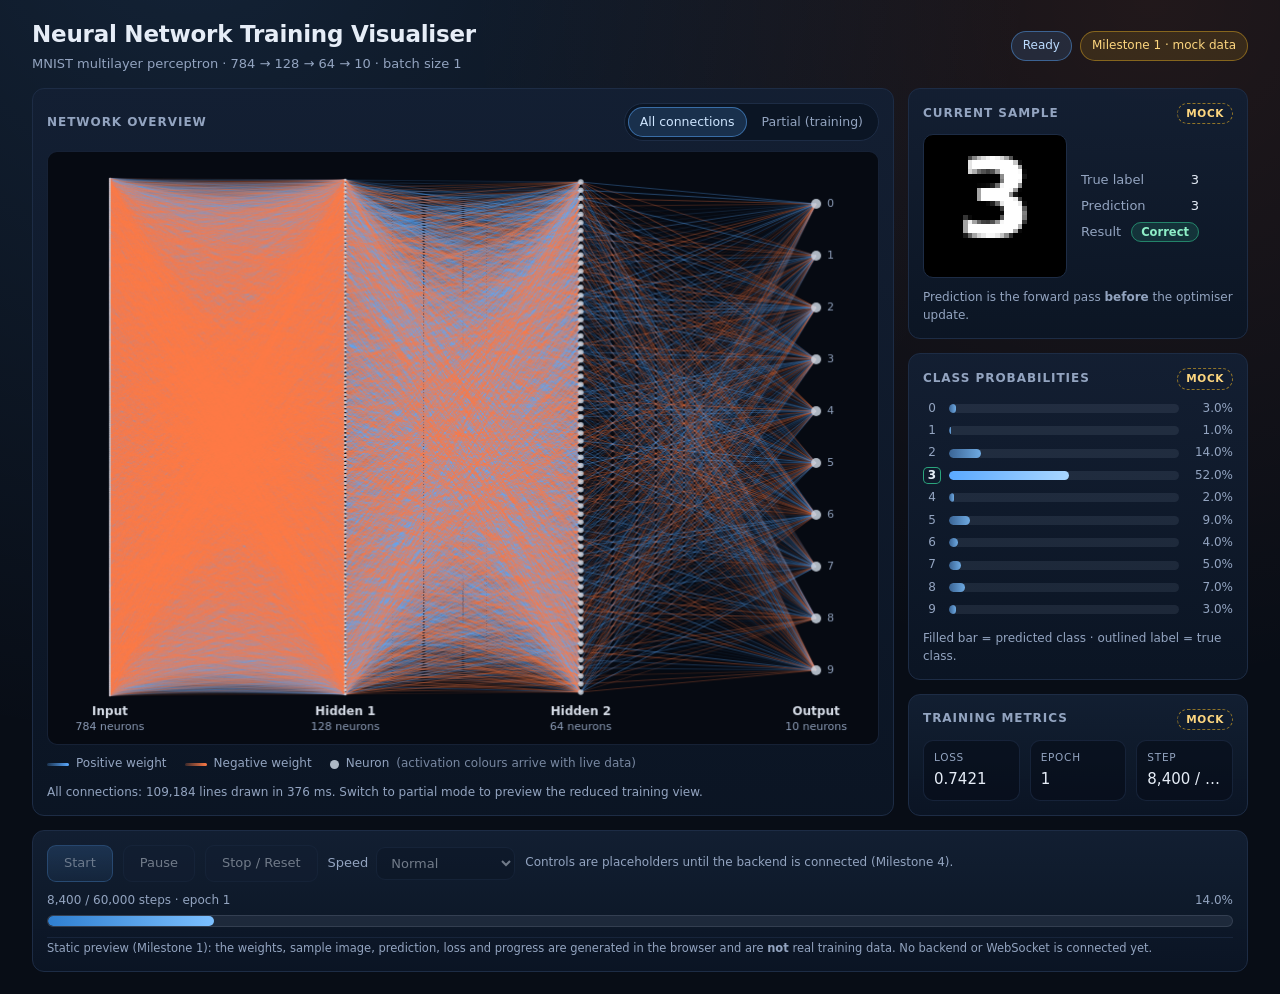
==== frontend/index.html @ 0feb0a4f "Milestone 1: static visualiser frontend with mock data Frontend-only implementation of the network v" ====
<!DOCTYPE html>
<html lang="en">
  <head>
    <meta charset="utf-8" />
    <meta name="viewport" content="width=device-width, initial-scale=1" />
    <title>Neural Network Training Visualiser</title>
    <link rel="stylesheet" href="style.css" />
  </head>
  <body>
    <div class="app">
      <header class="app-header">
        <div class="brand">
          <h1>Neural Network Training Visualiser</h1>
          <p class="subtitle">
            MNIST multilayer perceptron ·
            <span id="architecture-summary">784 → 128 → 64 → 10</span> · batch size 1
          </p>
        </div>
        <div class="badges">
          <span class="badge badge-status" id="status-badge">Ready</span>
          <span class="badge badge-mock">Milestone 1 · mock data</span>
        </div>
      </header>

      <main class="layout">
        <section class="panel panel-network" aria-labelledby="network-heading">
          <div class="panel-head">
            <h2 id="network-heading">Network overview</h2>
            <div class="segmented" role="group" aria-label="Connection display mode">
              <button type="button" class="segment is-active" id="mode-all" aria-pressed="true">
                All connections
              </button>
              <button type="button" class="segment" id="mode-partial" aria-pressed="false">
                Partial (training)
              </button>
            </div>
          </div>

          <div class="canvas-wrap">
            <canvas
              id="network-canvas"
              aria-label="Network diagram: 784 input neurons, hidden layers of 128 and 64 neurons, and 10 output neurons"
            ></canvas>
          </div>

          <ul class="legend">
            <li><span class="swatch swatch-positive" aria-hidden="true"></span>Positive weight</li>
            <li><span class="swatch swatch-negative" aria-hidden="true"></span>Negative weight</li>
            <li>
              <span class="swatch swatch-neuron" aria-hidden="true"></span>Neuron
              <span class="legend-aside">(activation colours arrive with live data)</span>
            </li>
          </ul>
          <p class="hint" id="connection-note">Rendering…</p>
        </section>

        <aside class="side">
          <section class="panel" aria-labelledby="sample-heading">
            <div class="panel-head">
              <h2 id="sample-heading">Current sample</h2>
              <span class="tag tag-mock">mock</span>
            </div>
            <div class="sample-body">
              <div class="sample-frame">
                <canvas id="sample-canvas" width="28" height="28"></canvas>
              </div>
              <dl class="facts">
                <div class="fact"><dt>True label</dt><dd id="sample-true">–</dd></div>
                <div class="fact"><dt>Prediction</dt><dd id="sample-predicted">–</dd></div>
                <div class="fact"><dt>Result</dt><dd><span class="pill" id="sample-verdict">–</span></dd></div>
              </dl>
            </div>
            <p class="hint">
              Prediction is the forward pass <strong>before</strong> the optimiser update.
            </p>
          </section>

          <section class="panel" aria-labelledby="outputs-heading">
            <div class="panel-head">
              <h2 id="outputs-heading">Class probabilities</h2>
              <span class="tag tag-mock">mock</span>
            </div>
            <div class="output-list" id="output-list"></div>
            <p class="hint">Filled bar = predicted class · outlined label = true class.</p>
          </section>

          <section class="panel" aria-labelledby="metrics-heading">
            <div class="panel-head">
              <h2 id="metrics-heading">Training metrics</h2>
              <span class="tag tag-mock">mock</span>
            </div>
            <dl class="metrics">
              <div class="metric"><dt>Loss</dt><dd id="metric-loss">–</dd></div>
              <div class="metric"><dt>Epoch</dt><dd id="metric-epoch">–</dd></div>
              <div class="metric"><dt>Step</dt><dd id="metric-step">–</dd></div>
            </dl>
          </section>
        </aside>
      </main>

      <footer class="footer">
        <div class="controls" role="group" aria-label="Training controls (not available yet)">
          <button type="button" class="btn btn-primary" id="btn-start" disabled>Start</button>
          <button type="button" class="btn" id="btn-pause" disabled>Pause</button>
          <button type="button" class="btn" id="btn-reset" disabled>Stop / Reset</button>
          <label class="speed">
            <span>Speed</span>
            <select id="speed-select" disabled>
              <option value="slow">Slow (observe)</option>
              <option value="normal" selected>Normal</option>
              <option value="fast">Fast</option>
            </select>
          </label>
          <span class="controls-note">
            Controls are placeholders until the backend is connected (Milestone 4).
          </span>
        </div>

        <div class="progress">
          <div class="progress-head">
            <span id="progress-text">0 / 60,000 steps</span>
            <span id="progress-percent">0.0%</span>
          </div>
          <div
            class="progress-track"
            id="progress-bar"
            role="progressbar"
            aria-label="Training progress"
            aria-valuemin="0"
            aria-valuemax="100"
            aria-valuenow="0"
          >
            <div class="progress-fill" id="progress-fill"></div>
          </div>
        </div>

        <p class="app-note">
          Static preview (Milestone 1): the weights, sample image, prediction, loss and progress are
          generated in the browser and are <strong>not</strong> real training data. No backend or
          WebSocket is connected yet.
        </p>
      </footer>
    </div>

    <script type="module" src="main.js"></script>
  </body>
</html>
---- frontend/style.css ----
/* ==========================================================================
   Neural Network Training Visualiser — Milestone 1 (static UI, mock data)
   ========================================================================== */

:root {
  --bg: #080d16;
  --panel: #0f1a2b;
  --panel-soft: #0b1524;
  --canvas-bg: #060a12;
  --border: #1d2c45;
  --border-soft: rgba(29, 44, 69, 0.7);
  --text: #e6edf7;
  --muted: #93a4c0;
  --accent: #5aa9ff;
  --positive: #5aa9ff;
  --negative: #ff7a45;
  --ok: #34d399;
  --warn: #fbbf24;
  --radius: 12px;
  --font: system-ui, -apple-system, "Segoe UI", Roboto, Ubuntu, sans-serif;
}

*,
*::before,
*::after {
  box-sizing: border-box;
}

html,
body {
  min-height: 100%;
}

body {
  margin: 0;
  background:
    radial-gradient(circle at 15% -10%, rgba(90, 169, 255, 0.14), transparent 55%),
    radial-gradient(circle at 90% 0%, rgba(255, 122, 69, 0.1), transparent 45%),
    var(--bg);
  color: var(--text);
  font-family: var(--font);
  font-size: 14px;
  line-height: 1.45;
}

h1,
h2 {
  margin: 0;
  font-weight: 600;
}

strong {
  font-weight: 600;
}

/* ---------- Page frame ---------------------------------------------------- */

.app {
  display: flex;
  flex-direction: column;
  gap: 14px;
  max-width: 1600px;
  min-height: 100vh;
  margin: 0 auto;
  padding: 18px clamp(14px, 3vw, 32px) 22px;
}

.app-header {
  display: flex;
  flex-wrap: wrap;
  gap: 12px 20px;
  align-items: center;
  justify-content: space-between;
}

.brand h1 {
  font-size: clamp(17px, 2.1vw, 23px);
  letter-spacing: -0.01em;
}

.subtitle {
  margin: 4px 0 0;
  color: var(--muted);
  font-size: 13px;
}

.badges {
  display: flex;
  flex-wrap: wrap;
  gap: 8px;
}

.badge {
  padding: 5px 11px;
  border-radius: 999px;
  border: 1px solid var(--border);
  background: var(--panel-soft);
  font-size: 12px;
  font-weight: 500;
  white-space: nowrap;
}

.badge-status {
  border-color: rgba(90, 169, 255, 0.45);
  background: rgba(90, 169, 255, 0.14);
  color: #bcdcff;
}

.badge-mock {
  border-color: rgba(251, 191, 36, 0.4);
  background: rgba(251, 191, 36, 0.12);
  color: #fdd67f;
}

/* ---------- Grid layout --------------------------------------------------- */

.layout {
  display: grid;
  grid-template-columns: minmax(0, 1fr) minmax(280px, 340px);
  gap: 14px;
  flex: 1;
  min-height: 0;
}

.side {
  display: flex;
  flex-direction: column;
  gap: 14px;
  min-width: 0;
}

/* ---------- Panels -------------------------------------------------------- */

.panel {
  display: flex;
  flex-direction: column;
  gap: 10px;
  min-width: 0;
  padding: 14px;
  border: 1px solid var(--border);
  border-radius: var(--radius);
  background: linear-gradient(180deg, rgba(19, 31, 51, 0.95), rgba(11, 21, 36, 0.97));
}

.panel-head {
  display: flex;
  flex-wrap: wrap;
  gap: 8px 12px;
  align-items: center;
  justify-content: space-between;
}

.panel-head h2 {
  font-size: 12px;
  font-weight: 600;
  letter-spacing: 0.08em;
  text-transform: uppercase;
  color: var(--muted);
}

.panel-network {
  min-height: 520px;
}

.tag {
  padding: 2px 8px;
  border-radius: 999px;
  font-size: 10.5px;
  font-weight: 600;
  letter-spacing: 0.06em;
  text-transform: uppercase;
}

.tag-mock {
  border: 1px dashed rgba(251, 191, 36, 0.55);
  color: #fdd67f;
}

.hint {
  margin: 0;
  color: var(--muted);
  font-size: 12px;
  line-height: 1.5;
}

/* ---------- Network canvas ------------------------------------------------ */

.canvas-wrap {
  position: relative;
  flex: 1;
  min-height: 400px;
  border: 1px solid var(--border-soft);
  border-radius: 10px;
  background: var(--canvas-bg);
  overflow: hidden;
}

#network-canvas {
  position: absolute;
  inset: 0;
  display: block;
  width: 100%;
  height: 100%;
}

.segmented {
  display: inline-flex;
  gap: 3px;
  padding: 3px;
  border: 1px solid var(--border);
  border-radius: 999px;
  background: var(--panel-soft);
}

.segment {
  padding: 6px 12px;
  border: 0;
  border-radius: 999px;
  background: transparent;
  color: var(--muted);
  font: inherit;
  font-size: 12.5px;
  cursor: pointer;
}

.segment:hover {
  color: var(--text);
}

.segment:focus-visible {
  outline: 2px solid var(--accent);
  outline-offset: 2px;
}

.segment.is-active {
  background: rgba(90, 169, 255, 0.18);
  box-shadow: inset 0 0 0 1px rgba(90, 169, 255, 0.5);
  color: #cfe6ff;
}

.legend {
  display: flex;
  flex-wrap: wrap;
  gap: 6px 18px;
  margin: 0;
  padding: 0;
  list-style: none;
  color: var(--muted);
  font-size: 12px;
}

.legend li {
  display: flex;
  align-items: center;
  gap: 7px;
}

.legend-aside {
  opacity: 0.8;
}

.swatch {
  display: inline-block;
  border-radius: 3px;
}

.swatch-positive,
.swatch-negative {
  width: 22px;
  height: 3px;
}

.swatch-positive {
  background: linear-gradient(90deg, rgba(90, 169, 255, 0.2), rgba(90, 169, 255, 1));
}

.swatch-negative {
  background: linear-gradient(90deg, rgba(255, 122, 69, 0.2), rgba(255, 122, 69, 1));
}

.swatch-neuron {
  width: 9px;
  height: 9px;
  border-radius: 50%;
  background: rgba(203, 213, 225, 0.85);
}

/* ---------- Current sample panel ------------------------------------------ */

.sample-body {
  display: flex;
  gap: 14px;
  align-items: center;
}

.sample-frame {
  flex: 0 0 auto;
  padding: 7px;
  border: 1px solid var(--border);
  border-radius: 10px;
  background: #000;
}

#sample-canvas {
  display: block;
  width: 128px;
  height: 128px;
  image-rendering: pixelated;
}

.facts {
  display: grid;
  gap: 7px;
  margin: 0;
  min-width: 0;
  font-size: 13px;
}

.fact {
  display: flex;
  gap: 10px;
  align-items: baseline;
  justify-content: space-between;
}

.fact dt {
  color: var(--muted);
}

.fact dd {
  margin: 0;
  font-variant-numeric: tabular-nums;
}

.pill {
  padding: 2px 9px;
  border-radius: 999px;
  border: 1px solid var(--border);
  font-size: 11.5px;
  font-weight: 600;
}

.pill-ok {
  border-color: rgba(52, 211, 153, 0.5);
  background: rgba(52, 211, 153, 0.14);
  color: #8ff0c8;
}

.pill-bad {
  border-color: rgba(255, 122, 69, 0.5);
  background: rgba(255, 122, 69, 0.14);
  color: #ffb08a;
}

/* ---------- Class probability bars --------------------------------------- */

.output-list {
  display: grid;
  gap: 5px;
}

.output-row {
  display: grid;
  grid-template-columns: 18px minmax(0, 1fr) 46px;
  gap: 8px;
  align-items: center;
  font-size: 12px;
}

.output-label {
  padding: 0 3px;
  border-radius: 5px;
  color: var(--muted);
  text-align: center;
  font-variant-numeric: tabular-nums;
}

.output-track {
  display: block;
  height: 9px;
  border-radius: 999px;
  background: rgba(148, 163, 184, 0.12);
  overflow: hidden;
}

.output-fill {
  display: block;
  width: 0;
  height: 100%;
  border-radius: 999px;
  background: linear-gradient(90deg, rgba(90, 169, 255, 0.45), rgba(124, 192, 255, 0.85));
  transition: width 180ms ease;
}

.output-value {
  color: var(--muted);
  text-align: right;
  font-variant-numeric: tabular-nums;
}

.output-row.is-true .output-label {
  box-shadow: inset 0 0 0 1px rgba(52, 211, 153, 0.75);
  color: #8ff0c8;
}

.output-row.is-predicted .output-label {
  color: #e6edf7;
  font-weight: 700;
}

.output-row.is-predicted .output-fill {
  background: linear-gradient(90deg, #5aa9ff, #a9d6ff);
}

/* ---------- Metrics ------------------------------------------------------- */

.metrics {
  display: grid;
  grid-template-columns: repeat(3, minmax(0, 1fr));
  gap: 10px;
  margin: 0;
}

.metric {
  padding: 9px 10px;
  border: 1px solid var(--border-soft);
  border-radius: 10px;
  background: rgba(6, 12, 22, 0.55);
  min-width: 0;
}

.metric dt {
  color: var(--muted);
  font-size: 10.5px;
  letter-spacing: 0.07em;
  text-transform: uppercase;
}

.metric dd {
  margin: 4px 0 0;
  font-size: 15px;
  font-variant-numeric: tabular-nums;
  white-space: nowrap;
  overflow: hidden;
  text-overflow: ellipsis;
}

/* ---------- Footer: controls and progress -------------------------------- */

.footer {
  display: grid;
  gap: 10px;
  padding: 14px;
  border: 1px solid var(--border);
  border-radius: var(--radius);
  background: linear-gradient(180deg, rgba(19, 31, 51, 0.95), rgba(11, 21, 36, 0.97));
}

.controls {
  display: flex;
  flex-wrap: wrap;
  gap: 8px 10px;
  align-items: center;
}

.btn {
  padding: 8px 16px;
  border: 1px solid var(--border);
  border-radius: 9px;
  background: rgba(19, 31, 51, 0.95);
  color: var(--text);
  font: inherit;
  font-size: 13px;
  cursor: pointer;
}

.btn-primary {
  border-color: rgba(90, 169, 255, 0.6);
  background: linear-gradient(180deg, rgba(90, 169, 255, 0.35), rgba(90, 169, 255, 0.16));
  color: #dcecff;
}

.btn:disabled,
.speed select:disabled {
  opacity: 0.45;
  cursor: not-allowed;
}

.speed {
  display: inline-flex;
  gap: 8px;
  align-items: center;
  color: var(--muted);
  font-size: 13px;
}

.speed select {
  padding: 7px 10px;
  border: 1px solid var(--border);
  border-radius: 9px;
  background: var(--panel-soft);
  color: var(--text);
  font: inherit;
  font-size: 13px;
}

.controls-note {
  color: var(--muted);
  font-size: 12px;
}

.progress {
  display: grid;
  gap: 6px;
}

.progress-head {
  display: flex;
  gap: 12px;
  justify-content: space-between;
  color: var(--muted);
  font-size: 12px;
  font-variant-numeric: tabular-nums;
}

.progress-track {
  height: 12px;
  border: 1px solid rgba(148, 163, 184, 0.18);
  border-radius: 999px;
  background: rgba(148, 163, 184, 0.12);
  overflow: hidden;
}

.progress-fill {
  width: 0;
  height: 100%;
  border-radius: 999px;
  background: linear-gradient(90deg, #2f7fd0, #7cc0ff);
  transition: width 240ms ease;
}

.app-note {
  margin: 0;
  padding-top: 2px;
  border-top: 1px solid var(--border-soft);
  color: var(--muted);
  font-size: 11.5px;
  line-height: 1.5;
}

/* ---------- Responsive ---------------------------------------------------- */

@media (max-width: 1080px) {
  .layout {
    grid-template-columns: minmax(0, 1fr);
  }

  .panel-network {
    min-height: 460px;
  }

  .side {
    display: grid;
    grid-template-columns: repeat(auto-fit, minmax(240px, 1fr));
    align-items: start;
  }
}

@media (max-width: 620px) {
  .app {
    padding: 14px 12px 18px;
  }

  .canvas-wrap {
    min-height: 340px;
  }

  #sample-canvas {
    width: 104px;
    height: 104px;
  }

  .metrics {
    grid-template-columns: repeat(2, minmax(0, 1fr));
  }

  .controls .btn {
    flex: 1 1 120px;
  }

  .controls-note {
    flex-basis: 100%;
  }
}

@media (prefers-reduced-motion: reduce) {
  .output-fill,
  .progress-fill {
    transition: none;
  }
}
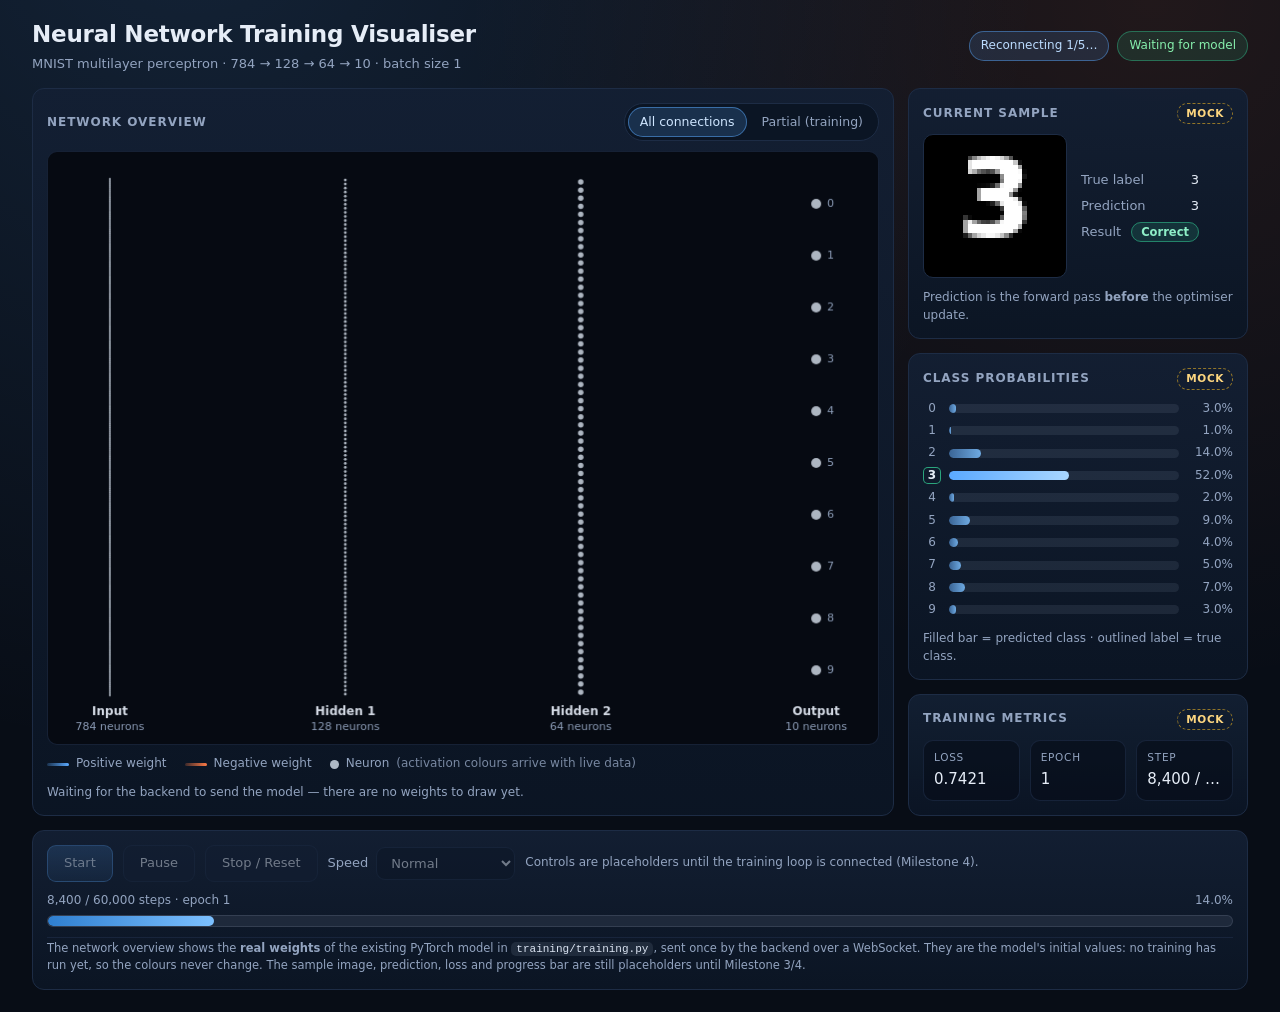
==== commit 54efa617: "Milestone 2: stream the real PyTorch model to the frontend - backend/visualiser.py imports training/" ====
--- a/frontend/index.html
+++ b/frontend/index.html
@@ -13,12 +13,13 @@
           <h1>Neural Network Training Visualiser</h1>
           <p class="subtitle">
             MNIST multilayer perceptron ·
-            <span id="architecture-summary">784 → 128 → 64 → 10</span> · batch size 1
+            <span id="architecture-summary">784 → 128 → 64 → 10</span> · batch size
+            <span id="batch-size">1</span>
           </p>
         </div>
         <div class="badges">
-          <span class="badge badge-status" id="status-badge">Ready</span>
-          <span class="badge badge-mock">Milestone 1 · mock data</span>
+          <span class="badge badge-status" id="status-badge">Connecting…</span>
+          <span class="badge badge-model" id="model-badge">Waiting for model</span>
         </div>
       </header>
 
@@ -51,7 +52,7 @@
               <span class="legend-aside">(activation colours arrive with live data)</span>
             </li>
           </ul>
-          <p class="hint" id="connection-note">Rendering…</p>
+          <p class="hint" id="connection-note">Waiting for the backend to send the model…</p>
         </section>
 
         <aside class="side">
@@ -112,7 +113,7 @@
             </select>
           </label>
           <span class="controls-note">
-            Controls are placeholders until the backend is connected (Milestone 4).
+            Controls are placeholders until the training loop is connected (Milestone 4).
           </span>
         </div>
 
@@ -135,9 +136,10 @@
         </div>
 
         <p class="app-note">
-          Static preview (Milestone 1): the weights, sample image, prediction, loss and progress are
-          generated in the browser and are <strong>not</strong> real training data. No backend or
-          WebSocket is connected yet.
+          The network overview shows the <strong>real weights</strong> of the existing PyTorch model
+          in <code>training/training.py</code>, sent once by the backend over a WebSocket. They are
+          the model's initial values: no training has run yet, so the colours never change. The
+          sample image, prediction, loss and progress bar are still placeholders until Milestone 3/4.
         </p>
       </footer>
     </div>
--- a/frontend/style.css
+++ b/frontend/style.css
@@ -1,5 +1,5 @@
 /* ==========================================================================
-   Neural Network Training Visualiser — Milestone 1 (static UI, mock data)
+   Neural Network Training Visualiser — layout and dark theme
    ========================================================================== */
 
 :root {
@@ -112,6 +112,25 @@
   color: #fdd67f;
 }
 
+.badge-model {
+  border-color: rgba(52, 211, 153, 0.4);
+  background: rgba(52, 211, 153, 0.12);
+  color: #86efac;
+}
+
+/* WebSocket state: connecting keeps the default blue, these override it. */
+.badge-status.is-ready {
+  border-color: rgba(52, 211, 153, 0.45);
+  background: rgba(52, 211, 153, 0.14);
+  color: #86efac;
+}
+
+.badge-status.is-error {
+  border-color: rgba(248, 113, 113, 0.45);
+  background: rgba(248, 113, 113, 0.14);
+  color: #fca5a5;
+}
+
 /* ---------- Grid layout --------------------------------------------------- */
 
 .layout {
@@ -548,6 +567,14 @@
   line-height: 1.5;
 }
 
+.app-note code {
+  padding: 1px 5px;
+  border-radius: 5px;
+  background: rgba(148, 163, 184, 0.14);
+  color: #dbe4f2;
+  font-size: 11px;
+}
+
 /* ---------- Responsive ---------------------------------------------------- */
 
 @media (max-width: 1080px) {
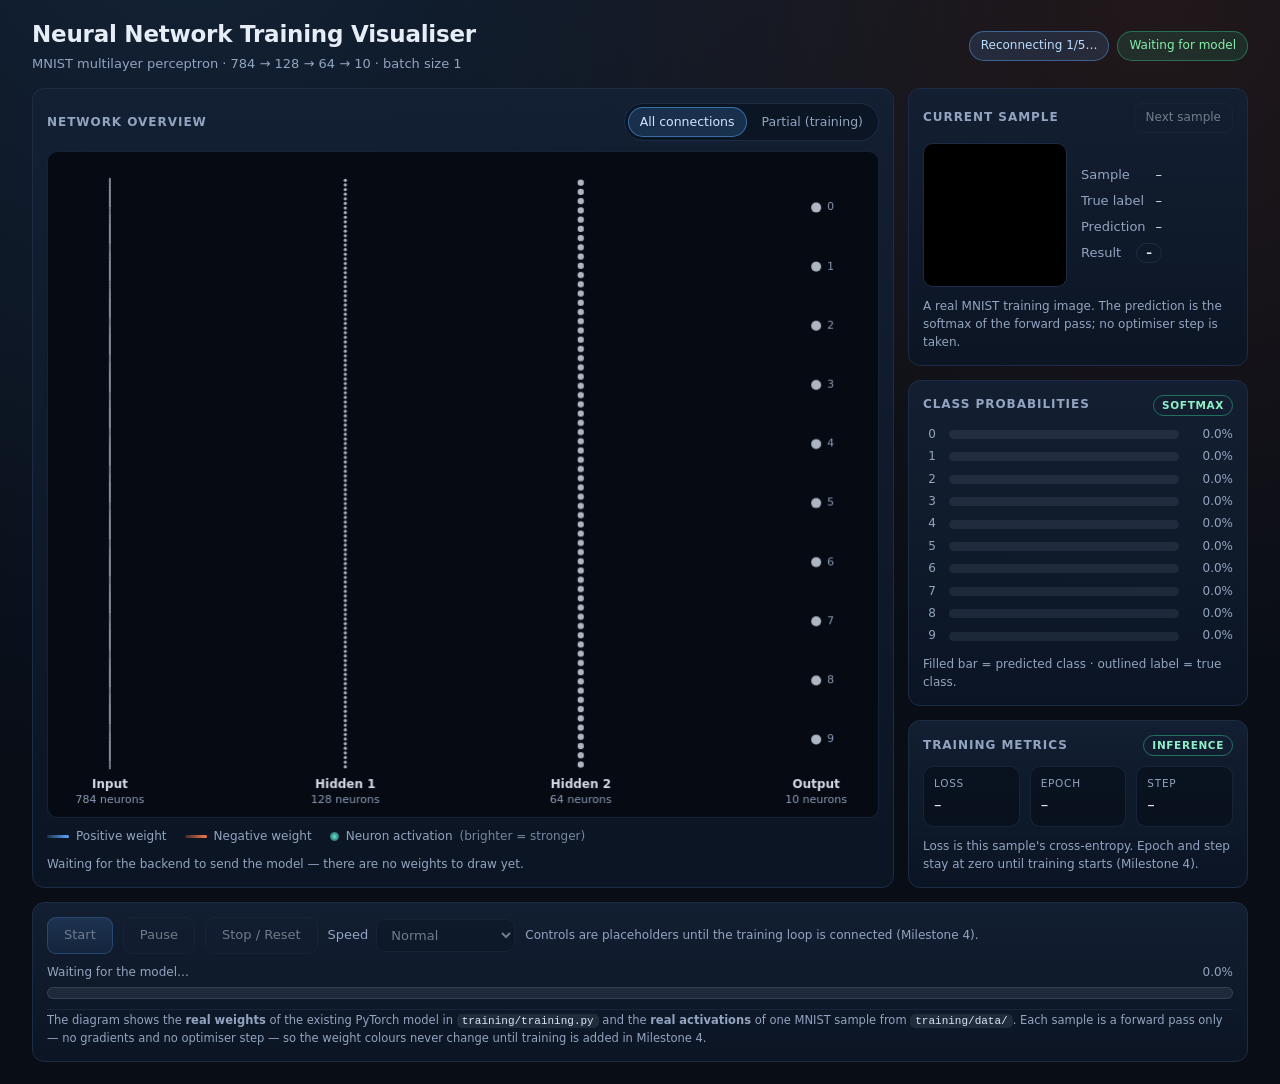
==== commit ce4c62fb: "Milestone 3: real inference - MNIST samples, softmax, activations, next sample" ====
--- a/frontend/index.html
+++ b/frontend/index.html
@@ -48,8 +48,8 @@
             <li><span class="swatch swatch-positive" aria-hidden="true"></span>Positive weight</li>
             <li><span class="swatch swatch-negative" aria-hidden="true"></span>Negative weight</li>
             <li>
-              <span class="swatch swatch-neuron" aria-hidden="true"></span>Neuron
-              <span class="legend-aside">(activation colours arrive with live data)</span>
+              <span class="swatch swatch-neuron" aria-hidden="true"></span>Neuron activation
+              <span class="legend-aside">(brighter = stronger)</span>
             </li>
           </ul>
           <p class="hint" id="connection-note">Waiting for the backend to send the model…</p>
@@ -59,27 +59,31 @@
           <section class="panel" aria-labelledby="sample-heading">
             <div class="panel-head">
               <h2 id="sample-heading">Current sample</h2>
-              <span class="tag tag-mock">mock</span>
+              <button type="button" class="btn btn-small" id="btn-next-sample" disabled>
+                Next sample
+              </button>
             </div>
             <div class="sample-body">
               <div class="sample-frame">
                 <canvas id="sample-canvas" width="28" height="28"></canvas>
               </div>
               <dl class="facts">
+                <div class="fact"><dt>Sample</dt><dd id="sample-index">–</dd></div>
                 <div class="fact"><dt>True label</dt><dd id="sample-true">–</dd></div>
                 <div class="fact"><dt>Prediction</dt><dd id="sample-predicted">–</dd></div>
                 <div class="fact"><dt>Result</dt><dd><span class="pill" id="sample-verdict">–</span></dd></div>
               </dl>
             </div>
             <p class="hint">
-              Prediction is the forward pass <strong>before</strong> the optimiser update.
+              A real MNIST training image. The prediction is the softmax of the forward pass; no
+              optimiser step is taken.
             </p>
           </section>
 
           <section class="panel" aria-labelledby="outputs-heading">
             <div class="panel-head">
               <h2 id="outputs-heading">Class probabilities</h2>
-              <span class="tag tag-mock">mock</span>
+              <span class="tag tag-live">softmax</span>
             </div>
             <div class="output-list" id="output-list"></div>
             <p class="hint">Filled bar = predicted class · outlined label = true class.</p>
@@ -88,13 +92,17 @@
           <section class="panel" aria-labelledby="metrics-heading">
             <div class="panel-head">
               <h2 id="metrics-heading">Training metrics</h2>
-              <span class="tag tag-mock">mock</span>
+              <span class="tag tag-live">inference</span>
             </div>
             <dl class="metrics">
               <div class="metric"><dt>Loss</dt><dd id="metric-loss">–</dd></div>
               <div class="metric"><dt>Epoch</dt><dd id="metric-epoch">–</dd></div>
               <div class="metric"><dt>Step</dt><dd id="metric-step">–</dd></div>
             </dl>
+            <p class="hint">
+              Loss is this sample's cross-entropy. Epoch and step stay at zero until training
+              starts (Milestone 4).
+            </p>
           </section>
         </aside>
       </main>
@@ -136,10 +144,11 @@
         </div>
 
         <p class="app-note">
-          The network overview shows the <strong>real weights</strong> of the existing PyTorch model
-          in <code>training/training.py</code>, sent once by the backend over a WebSocket. They are
-          the model's initial values: no training has run yet, so the colours never change. The
-          sample image, prediction, loss and progress bar are still placeholders until Milestone 3/4.
+          The diagram shows the <strong>real weights</strong> of the existing PyTorch model in
+          <code>training/training.py</code> and the <strong>real activations</strong> of one MNIST
+          sample from <code>training/data/</code>. Each sample is a forward pass only — no gradients
+          and no optimiser step — so the weight colours never change until training is added in
+          Milestone 4.
         </p>
       </footer>
     </div>
--- a/frontend/style.css
+++ b/frontend/style.css
@@ -195,6 +195,12 @@
   color: #fdd67f;
 }
 
+/* Live data from the backend (real sample, softmax, inference loss). */
+.tag-live {
+  border: 1px solid rgba(52, 211, 153, 0.45);
+  color: #8ff0c8;
+}
+
 .hint {
   margin: 0;
   color: var(--muted);
@@ -301,7 +307,7 @@
   width: 9px;
   height: 9px;
   border-radius: 50%;
-  background: rgba(203, 213, 225, 0.85);
+  background: radial-gradient(circle, rgba(94, 234, 212, 1), rgba(94, 234, 212, 0.2));
 }
 
 /* ---------- Current sample panel ------------------------------------------ */
@@ -499,6 +505,13 @@
   color: #dcecff;
 }
 
+/* Compact action button used inside a panel head (Next sample). */
+.btn-small {
+  padding: 5px 11px;
+  border-radius: 8px;
+  font-size: 12px;
+}
+
 .btn:disabled,
 .speed select:disabled {
   opacity: 0.45;
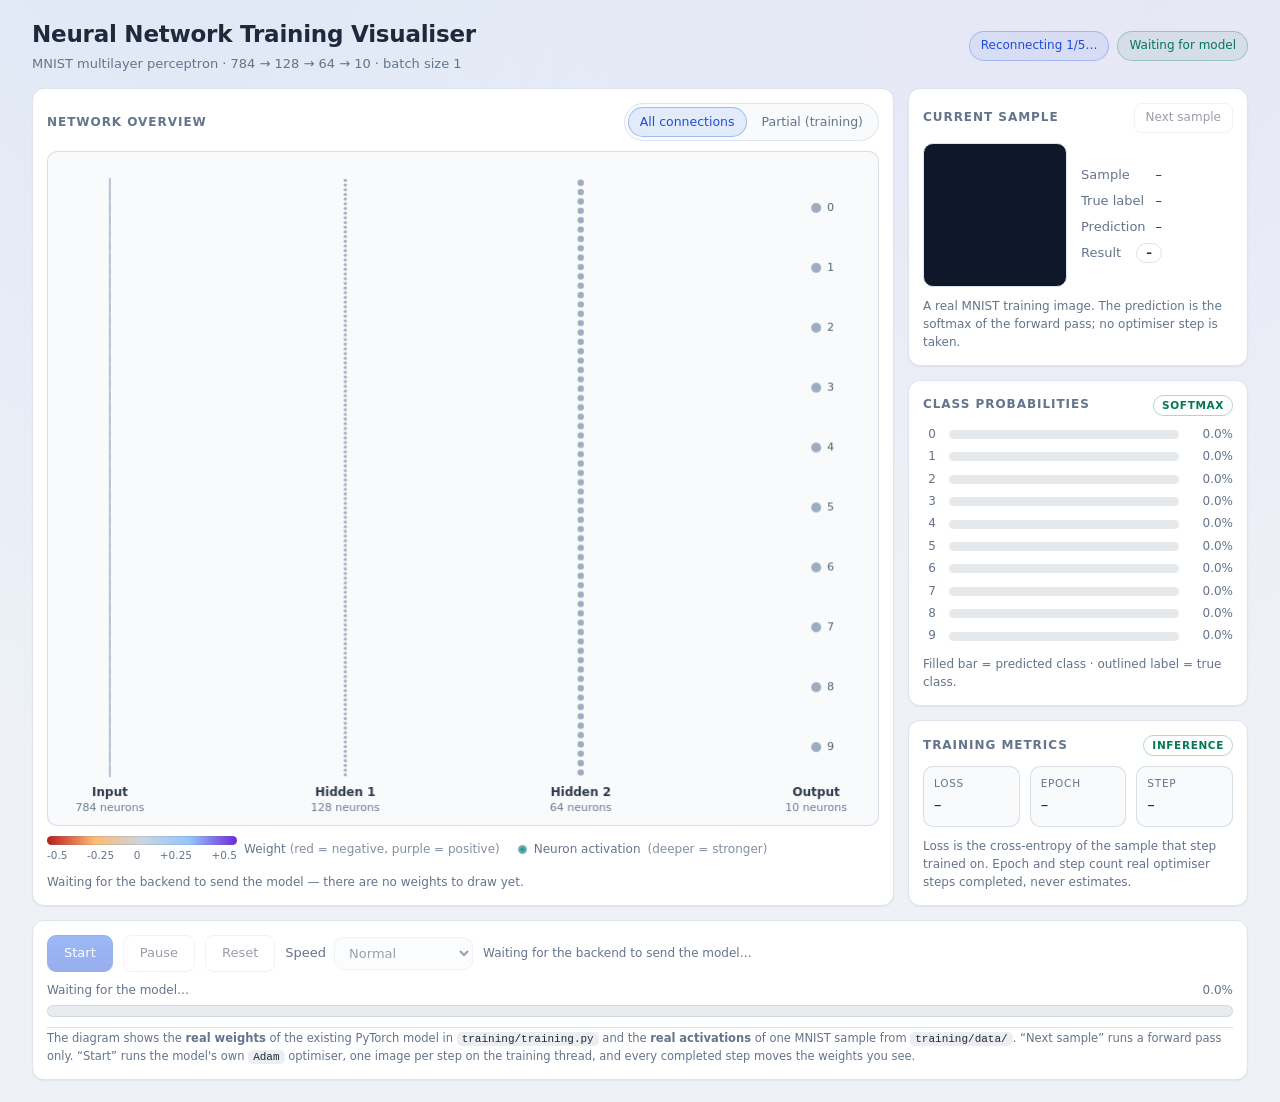
==== commit 0b644209: "Milestone 4: real-time training - live optimiser steps, fixed 1010-line selection Backend - training" ====
--- a/frontend/index.html
+++ b/frontend/index.html
@@ -45,11 +45,25 @@
           </div>
 
           <ul class="legend">
-            <li><span class="swatch swatch-positive" aria-hidden="true"></span>Positive weight</li>
-            <li><span class="swatch swatch-negative" aria-hidden="true"></span>Negative weight</li>
+            <li class="legend-scale">
+              <span class="legend-scale-frame">
+                <span class="scale-bar" id="weight-scale-bar" aria-hidden="true"></span>
+                <span class="scale-ticks">
+                  <span>-0.5</span>
+                  <span>-0.25</span>
+                  <span>0</span>
+                  <span>+0.25</span>
+                  <span>+0.5</span>
+                </span>
+              </span>
+              <span class="legend-scale-name">
+                Weight
+                <span class="legend-aside">(red = negative, purple = positive)</span>
+              </span>
+            </li>
             <li>
               <span class="swatch swatch-neuron" aria-hidden="true"></span>Neuron activation
-              <span class="legend-aside">(brighter = stronger)</span>
+              <span class="legend-aside">(deeper = stronger)</span>
             </li>
           </ul>
           <p class="hint" id="connection-note">Waiting for the backend to send the model…</p>
@@ -100,18 +114,18 @@
               <div class="metric"><dt>Step</dt><dd id="metric-step">–</dd></div>
             </dl>
             <p class="hint">
-              Loss is this sample's cross-entropy. Epoch and step stay at zero until training
-              starts (Milestone 4).
+              Loss is the cross-entropy of the sample that step trained on. Epoch and step count
+              real optimiser steps completed, never estimates.
             </p>
           </section>
         </aside>
       </main>
 
       <footer class="footer">
-        <div class="controls" role="group" aria-label="Training controls (not available yet)">
+        <div class="controls" role="group" aria-label="Training controls">
           <button type="button" class="btn btn-primary" id="btn-start" disabled>Start</button>
           <button type="button" class="btn" id="btn-pause" disabled>Pause</button>
-          <button type="button" class="btn" id="btn-reset" disabled>Stop / Reset</button>
+          <button type="button" class="btn" id="btn-reset" disabled>Reset</button>
           <label class="speed">
             <span>Speed</span>
             <select id="speed-select" disabled>
@@ -120,8 +134,8 @@
               <option value="fast">Fast</option>
             </select>
           </label>
-          <span class="controls-note">
-            Controls are placeholders until the training loop is connected (Milestone 4).
+          <span class="controls-note" id="controls-note">
+            Waiting for the backend to send the model…
           </span>
         </div>
 
@@ -146,9 +160,9 @@
         <p class="app-note">
           The diagram shows the <strong>real weights</strong> of the existing PyTorch model in
           <code>training/training.py</code> and the <strong>real activations</strong> of one MNIST
-          sample from <code>training/data/</code>. Each sample is a forward pass only — no gradients
-          and no optimiser step — so the weight colours never change until training is added in
-          Milestone 4.
+          sample from <code>training/data/</code>. “Next sample” runs a forward pass only. “Start”
+          runs the model's own <code>Adam</code> optimiser, one image per step on the training
+          thread, and every completed step moves the weights you see.
         </p>
       </footer>
     </div>
--- a/frontend/style.css
+++ b/frontend/style.css
@@ -1,22 +1,23 @@
 /* ==========================================================================
-   Neural Network Training Visualiser — layout and dark theme
+   Neural Network Training Visualiser — layout and light theme
    ========================================================================== */
 
 :root {
-  --bg: #080d16;
-  --panel: #0f1a2b;
-  --panel-soft: #0b1524;
-  --canvas-bg: #060a12;
-  --border: #1d2c45;
-  --border-soft: rgba(29, 44, 69, 0.7);
-  --text: #e6edf7;
-  --muted: #93a4c0;
-  --accent: #5aa9ff;
-  --positive: #5aa9ff;
-  --negative: #ff7a45;
-  --ok: #34d399;
-  --warn: #fbbf24;
+  --bg: #eef2f7;
+  --panel: #ffffff;
+  --panel-soft: #f8fafc;
+  --canvas-bg: #f8fafc;
+  --border: #dde4ee;
+  --border-soft: rgba(203, 213, 225, 0.75);
+  --text: #1e293b;
+  --muted: #64748b;
+  --accent: #2563eb;
+  --positive: #6d28d9;
+  --negative: #b91c1c;
+  --ok: #047857;
+  --warn: #b45309;
   --radius: 12px;
+  --shadow: 0 1px 2px rgba(15, 23, 42, 0.06);
   --font: system-ui, -apple-system, "Segoe UI", Roboto, Ubuntu, sans-serif;
 }
 
@@ -34,8 +35,8 @@
 body {
   margin: 0;
   background:
-    radial-gradient(circle at 15% -10%, rgba(90, 169, 255, 0.14), transparent 55%),
-    radial-gradient(circle at 90% 0%, rgba(255, 122, 69, 0.1), transparent 45%),
+    radial-gradient(circle at 15% -10%, rgba(37, 99, 235, 0.08), transparent 55%),
+    radial-gradient(circle at 90% 0%, rgba(109, 40, 217, 0.06), transparent 45%),
     var(--bg);
   color: var(--text);
   font-family: var(--font);
@@ -101,34 +102,34 @@
 }
 
 .badge-status {
-  border-color: rgba(90, 169, 255, 0.45);
-  background: rgba(90, 169, 255, 0.14);
-  color: #bcdcff;
+  border-color: rgba(37, 99, 235, 0.3);
+  background: rgba(37, 99, 235, 0.08);
+  color: #1d4ed8;
 }
 
 .badge-mock {
-  border-color: rgba(251, 191, 36, 0.4);
-  background: rgba(251, 191, 36, 0.12);
-  color: #fdd67f;
+  border-color: rgba(180, 83, 9, 0.3);
+  background: rgba(180, 83, 9, 0.08);
+  color: #b45309;
 }
 
 .badge-model {
-  border-color: rgba(52, 211, 153, 0.4);
-  background: rgba(52, 211, 153, 0.12);
-  color: #86efac;
+  border-color: rgba(4, 120, 87, 0.28);
+  background: rgba(4, 120, 87, 0.08);
+  color: #047857;
 }
 
 /* WebSocket state: connecting keeps the default blue, these override it. */
 .badge-status.is-ready {
-  border-color: rgba(52, 211, 153, 0.45);
-  background: rgba(52, 211, 153, 0.14);
-  color: #86efac;
+  border-color: rgba(4, 120, 87, 0.3);
+  background: rgba(4, 120, 87, 0.09);
+  color: #047857;
 }
 
 .badge-status.is-error {
-  border-color: rgba(248, 113, 113, 0.45);
-  background: rgba(248, 113, 113, 0.14);
-  color: #fca5a5;
+  border-color: rgba(185, 28, 28, 0.3);
+  background: rgba(185, 28, 28, 0.08);
+  color: #b91c1c;
 }
 
 /* ---------- Grid layout --------------------------------------------------- */
@@ -158,7 +159,8 @@
   padding: 14px;
   border: 1px solid var(--border);
   border-radius: var(--radius);
-  background: linear-gradient(180deg, rgba(19, 31, 51, 0.95), rgba(11, 21, 36, 0.97));
+  background: var(--panel);
+  box-shadow: var(--shadow);
 }
 
 .panel-head {
@@ -191,14 +193,14 @@
 }
 
 .tag-mock {
-  border: 1px dashed rgba(251, 191, 36, 0.55);
-  color: #fdd67f;
+  border: 1px dashed rgba(180, 83, 9, 0.45);
+  color: #b45309;
 }
 
 /* Live data from the backend (real sample, softmax, inference loss). */
 .tag-live {
-  border: 1px solid rgba(52, 211, 153, 0.45);
-  color: #8ff0c8;
+  border: 1px solid rgba(4, 120, 87, 0.3);
+  color: #047857;
 }
 
 .hint {
@@ -258,9 +260,9 @@
 }
 
 .segment.is-active {
-  background: rgba(90, 169, 255, 0.18);
-  box-shadow: inset 0 0 0 1px rgba(90, 169, 255, 0.5);
-  color: #cfe6ff;
+  background: rgba(37, 99, 235, 0.1);
+  box-shadow: inset 0 0 0 1px rgba(37, 99, 235, 0.35);
+  color: #1d4ed8;
 }
 
 .legend {
@@ -282,32 +284,54 @@
 
 .legend-aside {
   opacity: 0.8;
+}
+
+/*
+ * The diverging weight scale. The gradient of `.scale-bar` is painted by
+ * main.js from network.js's own weightColour() function, so the legend always
+ * shows exactly the colours the connections use, at the same five weights the
+ * ticks below it name.
+ */
+.legend-scale {
+  gap: 9px;
+}
+
+.legend-scale-frame {
+  display: grid;
+  gap: 3px;
+}
+
+.scale-bar {
+  display: block;
+  width: 190px;
+  height: 9px;
+  border-radius: 999px;
+  box-shadow: inset 0 0 0 1px rgba(100, 116, 139, 0.18);
+}
+
+.scale-ticks {
+  display: flex;
+  width: 190px;
+  justify-content: space-between;
+  color: var(--muted);
+  font-size: 10.5px;
+  font-variant-numeric: tabular-nums;
+}
+
+.legend-scale-name {
+  white-space: nowrap;
 }
 
 .swatch {
   display: inline-block;
   border-radius: 3px;
-}
-
-.swatch-positive,
-.swatch-negative {
-  width: 22px;
-  height: 3px;
-}
-
-.swatch-positive {
-  background: linear-gradient(90deg, rgba(90, 169, 255, 0.2), rgba(90, 169, 255, 1));
-}
-
-.swatch-negative {
-  background: linear-gradient(90deg, rgba(255, 122, 69, 0.2), rgba(255, 122, 69, 1));
 }
 
 .swatch-neuron {
   width: 9px;
   height: 9px;
   border-radius: 50%;
-  background: radial-gradient(circle, rgba(94, 234, 212, 1), rgba(94, 234, 212, 0.2));
+  background: radial-gradient(circle, rgba(13, 148, 136, 1), rgba(148, 163, 184, 0.6));
 }
 
 /* ---------- Current sample panel ------------------------------------------ */
@@ -323,7 +347,7 @@
   padding: 7px;
   border: 1px solid var(--border);
   border-radius: 10px;
-  background: #000;
+  background: #0f172a;
 }
 
 #sample-canvas {
@@ -366,15 +390,15 @@
 }
 
 .pill-ok {
-  border-color: rgba(52, 211, 153, 0.5);
-  background: rgba(52, 211, 153, 0.14);
-  color: #8ff0c8;
+  border-color: rgba(4, 120, 87, 0.3);
+  background: rgba(4, 120, 87, 0.08);
+  color: #047857;
 }
 
 .pill-bad {
-  border-color: rgba(255, 122, 69, 0.5);
-  background: rgba(255, 122, 69, 0.14);
-  color: #ffb08a;
+  border-color: rgba(185, 28, 28, 0.3);
+  background: rgba(185, 28, 28, 0.07);
+  color: #b91c1c;
 }
 
 /* ---------- Class probability bars --------------------------------------- */
@@ -404,7 +428,7 @@
   display: block;
   height: 9px;
   border-radius: 999px;
-  background: rgba(148, 163, 184, 0.12);
+  background: rgba(100, 116, 139, 0.16);
   overflow: hidden;
 }
 
@@ -413,7 +437,7 @@
   width: 0;
   height: 100%;
   border-radius: 999px;
-  background: linear-gradient(90deg, rgba(90, 169, 255, 0.45), rgba(124, 192, 255, 0.85));
+  background: linear-gradient(90deg, rgba(37, 99, 235, 0.5), rgba(96, 165, 250, 0.9));
   transition: width 180ms ease;
 }
 
@@ -424,17 +448,17 @@
 }
 
 .output-row.is-true .output-label {
-  box-shadow: inset 0 0 0 1px rgba(52, 211, 153, 0.75);
-  color: #8ff0c8;
+  box-shadow: inset 0 0 0 1px rgba(4, 120, 87, 0.6);
+  color: #047857;
 }
 
 .output-row.is-predicted .output-label {
-  color: #e6edf7;
+  color: var(--text);
   font-weight: 700;
 }
 
 .output-row.is-predicted .output-fill {
-  background: linear-gradient(90deg, #5aa9ff, #a9d6ff);
+  background: linear-gradient(90deg, #2563eb, #7dd3fc);
 }
 
 /* ---------- Metrics ------------------------------------------------------- */
@@ -450,7 +474,7 @@
   padding: 9px 10px;
   border: 1px solid var(--border-soft);
   border-radius: 10px;
-  background: rgba(6, 12, 22, 0.55);
+  background: var(--panel-soft);
   min-width: 0;
 }
 
@@ -478,7 +502,8 @@
   padding: 14px;
   border: 1px solid var(--border);
   border-radius: var(--radius);
-  background: linear-gradient(180deg, rgba(19, 31, 51, 0.95), rgba(11, 21, 36, 0.97));
+  background: var(--panel);
+  box-shadow: var(--shadow);
 }
 
 .controls {
@@ -492,7 +517,7 @@
   padding: 8px 16px;
   border: 1px solid var(--border);
   border-radius: 9px;
-  background: rgba(19, 31, 51, 0.95);
+  background: var(--panel);
   color: var(--text);
   font: inherit;
   font-size: 13px;
@@ -500,9 +525,9 @@
 }
 
 .btn-primary {
-  border-color: rgba(90, 169, 255, 0.6);
-  background: linear-gradient(180deg, rgba(90, 169, 255, 0.35), rgba(90, 169, 255, 0.16));
-  color: #dcecff;
+  border-color: #1d4ed8;
+  background: linear-gradient(180deg, #2563eb, #1d4ed8);
+  color: #ffffff;
 }
 
 /* Compact action button used inside a panel head (Next sample). */
@@ -557,9 +582,9 @@
 
 .progress-track {
   height: 12px;
-  border: 1px solid rgba(148, 163, 184, 0.18);
-  border-radius: 999px;
-  background: rgba(148, 163, 184, 0.12);
+  border: 1px solid rgba(100, 116, 139, 0.16);
+  border-radius: 999px;
+  background: rgba(100, 116, 139, 0.14);
   overflow: hidden;
 }
 
@@ -567,7 +592,7 @@
   width: 0;
   height: 100%;
   border-radius: 999px;
-  background: linear-gradient(90deg, #2f7fd0, #7cc0ff);
+  background: linear-gradient(90deg, #1d4ed8, #60a5fa);
   transition: width 240ms ease;
 }
 
@@ -583,8 +608,8 @@
 .app-note code {
   padding: 1px 5px;
   border-radius: 5px;
-  background: rgba(148, 163, 184, 0.14);
-  color: #dbe4f2;
+  background: rgba(100, 116, 139, 0.12);
+  color: var(--text);
   font-size: 11px;
 }
 
